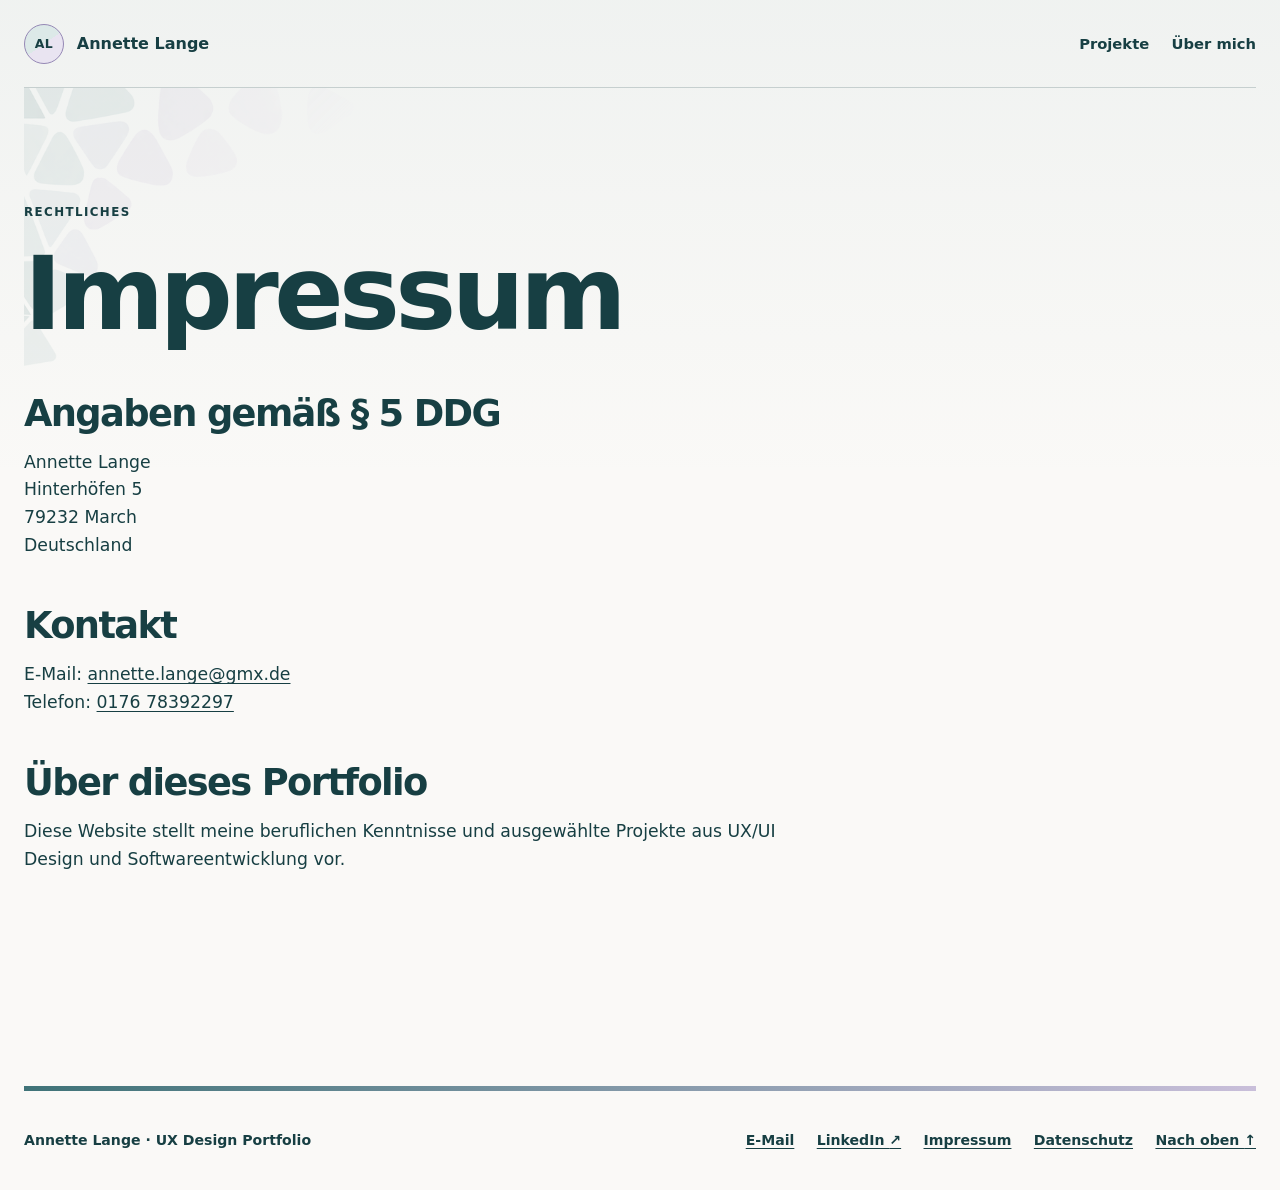
==== impressum.html @ 7c398d66 "Publish portfolio website with project pages and privacy information" ====
<!doctype html>
<html lang="de">
<head>
  <meta charset="utf-8">
  <meta name="viewport" content="width=device-width, initial-scale=1">
  <meta name="robots" content="noindex, nofollow">
  <meta name="description" content="Impressum des UX-Portfolios von Annette Lange.">
  <title>Impressum · Annette Lange</title>
  <link rel="icon" href="assets/icons/favicon.svg?v=20260819b" type="image/svg+xml">
  <link rel="stylesheet" href="styles.css">
  <link rel="stylesheet" href="design-vorschlag.css?v=20260819f">
</head>
<body class="motif-concept legal-concept">
  <a class="skip-link" href="#main">Direkt zum Inhalt</a>

  <header class="site-header">
    <a class="brand" href="index.html" aria-label="Zur Portfolio-Startseite">
      <span class="brand__mark" aria-hidden="true">AL</span>
      <span>Annette Lange</span>
    </a>
    <nav class="site-nav" aria-label="Hauptnavigation">
      <a href="index.html#projekte">Projekte</a>
      <a href="index.html#profil">Über mich</a>
    </nav>
  </header>

  <main id="main" class="legal-page section-shell">
    <header class="legal-page__header">
      <p class="eyebrow">Rechtliches</p>
      <h1>Impressum</h1>
    </header>
    <div class="legal-copy">
      <h2>Angaben gemäß § 5 DDG</h2>
      <p>Annette Lange<br>Hinterhöfen 5<br>79232 March<br>Deutschland</p>

      <h2>Kontakt</h2>
      <p>E-Mail: <a href="mailto:annette.lange@gmx.de">annette.lange@gmx.de</a><br>Telefon: <a href="tel:+4917678392297">0176 78392297</a></p>

      <h2>Über dieses Portfolio</h2>
      <p>Diese Website stellt meine beruflichen Kenntnisse und ausgewählte Projekte aus UX/UI Design und Softwareentwicklung vor.</p>
    </div>
  </main>

  <footer class="site-footer">
    <p>Annette Lange · UX Design Portfolio</p>
    <nav class="footer-links" aria-label="Weiterführende Links">
      <a href="mailto:annette.lange@gmx.de">E-Mail</a>
      <a href="https://www.linkedin.com/in/annette-lange" target="_blank" rel="noopener noreferrer">LinkedIn <span aria-hidden="true">↗</span></a>
      <a href="impressum.html" aria-current="page">Impressum</a>
      <a href="datenschutz.html">Datenschutz</a>
      <a href="#main">Nach oben <span aria-hidden="true">↑</span></a>
    </nav>
  </footer>
</body>
</html>
---- styles.css ----
:root {
  --ink: #171918;
  --muted: #656862;
  --paper: #f4f1ea;
  --white: #fffdf9;
  --line: rgba(23, 25, 24, 0.18);
  --green: #b9e86b;
  --green-deep: #407348;
  --violet: #7558d8;
  --violet-soft: #ded7ff;
  --coral: #ff775f;
  --yellow: #f6d84a;
  --max: 1240px;
  --radius: 1.25rem;
}

*,
*::before,
*::after {
  box-sizing: border-box;
}

html {
  scroll-behavior: smooth;
}

body {
  margin: 0;
  color: var(--ink);
  background: var(--paper);
  font-family: Inter, ui-sans-serif, system-ui, -apple-system, BlinkMacSystemFont, "Segoe UI", sans-serif;
  font-size: 1rem;
  line-height: 1.6;
  text-rendering: optimizeLegibility;
}

img,
svg {
  display: block;
  max-width: 100%;
}

a {
  color: inherit;
  text-decoration-thickness: 0.08em;
  text-underline-offset: 0.18em;
}

a:focus-visible,
button:focus-visible {
  outline: 3px solid var(--ink);
  outline-offset: 4px;
}

p,
h1,
h2,
h3,
figure,
blockquote {
  margin-top: 0;
}

h1,
h2,
h3 {
  line-height: 1.03;
  letter-spacing: -0.045em;
}

h1,
h2 {
  text-wrap: balance;
}

.skip-link {
  position: fixed;
  z-index: 100;
  top: 0.75rem;
  left: 0.75rem;
  padding: 0.7rem 1rem;
  color: var(--white);
  background: var(--ink);
  transform: translateY(-160%);
}

.skip-link:focus {
  transform: translateY(0);
}

.section-shell,
.site-header,
.site-footer {
  width: min(calc(100% - 3rem), var(--max));
  margin-inline: auto;
}

.site-header {
  display: flex;
  align-items: center;
  justify-content: space-between;
  min-height: 5.5rem;
  border-bottom: 1px solid var(--line);
}

.brand {
  display: inline-flex;
  gap: 0.8rem;
  align-items: center;
  font-weight: 750;
  text-decoration: none;
}

.brand__mark {
  display: grid;
  width: 2.5rem;
  height: 2.5rem;
  place-items: center;
  border: 1px solid currentColor;
  border-radius: 50%;
  font-size: 0.78rem;
  letter-spacing: 0.04em;
}

.site-nav {
  display: flex;
  flex-wrap: wrap;
  gap: 1.4rem;
  align-items: center;
  justify-content: flex-end;
  font-size: 0.92rem;
  font-weight: 700;
}

.site-nav a {
  text-decoration: none;
}

.site-nav a:hover {
  text-decoration: underline;
}

.eyebrow {
  margin-bottom: 1.2rem;
  font-size: 0.74rem;
  font-weight: 820;
  letter-spacing: 0.12em;
  text-transform: uppercase;
}

.home-hero {
  padding-block: clamp(5rem, 11vw, 10rem) clamp(5rem, 9vw, 8rem);
}

.home-hero h1 {
  max-width: 1100px;
  margin-bottom: clamp(3rem, 8vw, 6rem);
  font-size: clamp(1.7rem, 4.2vw, 4.2rem);
  font-weight: 720;
}

.home-hero__intro {
  display: grid;
  grid-template-columns: 1fr auto;
  gap: 3rem;
  align-items: end;
  max-width: 820px;
  margin-left: auto;
}

.home-hero__intro p {
  margin-bottom: 0;
  font-size: clamp(1.15rem, 2vw, 1.45rem);
}

.text-link {
  white-space: nowrap;
  font-weight: 800;
}

.projects-section {
  padding-block: 2rem 9rem;
}

.section-heading {
  max-width: 630px;
}

.section-heading--wide {
  max-width: 900px;
  margin-bottom: 4rem;
}

.section-heading h2,
.profile-section h2,
.reflection-grid h2 {
  margin-bottom: 2rem;
  font-size: clamp(2.5rem, 5vw, 5.2rem);
  font-weight: 720;
}

.project-grid {
  display: grid;
  grid-template-columns: repeat(2, minmax(0, 1fr));
  gap: 1.5rem;
  margin-top: 4rem;
}

.project-card {
  min-width: 0;
  overflow: hidden;
  border: 1px solid var(--line);
  border-radius: var(--radius);
}

.project-card--green {
  background: var(--green);
}

.project-card--violet {
  background: var(--violet-soft);
}

.project-card > a {
  display: grid;
  grid-template-rows: auto 1fr;
  height: 100%;
  text-decoration: none;
}

.project-card__media {
  position: relative;
  display: grid;
  min-height: 0;
  overflow: hidden;
  aspect-ratio: 4 / 3;
  margin: 1rem 1rem 0;
  place-items: center;
  border-radius: calc(var(--radius) - 0.35rem);
  background: var(--white);
}

.project-card__media img {
  position: absolute;
  inset: 0;
  width: 100%;
  height: 100%;
  object-fit: contain;
  object-position: top center;
}

.project-card__media--natural {
  display: block;
  aspect-ratio: auto;
}

.project-card__media--natural img {
  position: static;
  height: auto;
}

.project-card__content {
  position: relative;
  padding: 2rem 5rem 2.4rem 2rem;
}

.project-card__meta {
  margin-bottom: 0.8rem;
  font-size: 0.76rem;
  font-weight: 800;
  letter-spacing: 0.06em;
  text-transform: uppercase;
}

.project-card h3 {
  margin-bottom: 1rem;
  font-size: clamp(2.4rem, 4vw, 4.4rem);
}

.project-card__content > p:last-of-type {
  max-width: 38rem;
  margin-bottom: 0;
  font-size: 1.06rem;
}

.project-card__arrow {
  position: absolute;
  right: 2rem;
  bottom: 2rem;
  font-size: 2rem;
  line-height: 1;
}

.profile-section {
  display: grid;
  grid-template-columns: 1.2fr 0.8fr;
  gap: clamp(3rem, 8vw, 8rem);
  padding-block: 8rem 10rem;
  border-top: 1px solid var(--line);
}

.profile-section__copy {
  font-size: 1.15rem;
}

.skill-list {
  display: flex;
  flex-wrap: wrap;
  gap: 0.65rem;
  padding: 0;
  margin: 2rem 0 0;
  list-style: none;
}

.skill-list li,
.tag-row span {
  padding: 0.55rem 0.8rem;
  border: 1px solid currentColor;
  border-radius: 999px;
  font-size: 0.8rem;
  font-weight: 730;
}

.site-footer {
  display: flex;
  justify-content: space-between;
  padding-block: 2.4rem;
  border-top: 1px solid var(--line);
  font-size: 0.88rem;
  font-weight: 680;
}

.site-footer p {
  margin-bottom: 0;
}

.footer-links {
  display: flex;
  flex-wrap: wrap;
  gap: 0.8rem 1.4rem;
  justify-content: flex-end;
}

.legal-page {
  padding-block: clamp(4.5rem, 9vw, 8rem);
}

.legal-page__header,
.legal-copy {
  max-width: 48rem;
}

.legal-page h1 {
  margin-bottom: 2rem;
  font-size: clamp(3.2rem, 8vw, 6.5rem);
}

.legal-copy {
  font-size: 1.08rem;
}

.legal-copy h2 {
  margin: 3rem 0 1rem;
  font-size: clamp(1.6rem, 3vw, 2.3rem);
}

.legal-note {
  padding: 1.25rem;
  border-left: 4px solid var(--violet);
  background: var(--violet-soft);
}

/* Case studies */
.case-page {
  --case-accent: var(--green);
  --case-soft: #e6f4d1;
}

.case-page--violet {
  --case-accent: var(--violet-soft);
  --case-soft: #eeeafe;
}

.case-hero {
  display: grid;
  grid-template-columns: minmax(0, 0.82fr) minmax(0, 1.18fr);
  gap: clamp(3rem, 7vw, 7rem);
  align-items: center;
  padding-block: clamp(5rem, 9vw, 8.5rem);
}

.case-hero h1 {
  margin-bottom: 2rem;
  font-size: clamp(4rem, 8vw, 8rem);
}

.case-page--violet .case-hero h1 {
  font-size: clamp(3.8rem, 5vw, 5.2rem);
}

.case-page--tagesplaner .case-hero h1 {
  font-size: clamp(2.8rem, 4vw, 4rem);
  overflow-wrap: anywhere;
}

.case-hero__lead {
  max-width: 42rem;
  font-size: clamp(1.2rem, 2vw, 1.55rem);
  line-height: 1.5;
}

.tag-row {
  display: flex;
  flex-wrap: wrap;
  gap: 0.55rem;
  margin-top: 2.2rem;
}

.case-hero__visual {
  min-width: 0;
}

.case-hero__visual--browser {
  display: grid;
  min-height: 0;
  overflow: hidden;
  margin: 0;
  padding: 1rem;
  place-items: center;
  border: 1px solid var(--line);
  border-radius: var(--radius);
  background: var(--case-accent);
  box-shadow: 0 1.5rem 4rem rgba(23, 25, 24, 0.12);
}

.case-hero__visual--browser img {
  width: auto;
  height: auto;
  max-width: 100%;
  max-height: 42rem;
  object-fit: contain;
  object-position: top center;
  border-radius: calc(var(--radius) - 0.5rem);
}

.case-facts {
  display: grid;
  grid-template-columns: repeat(4, minmax(0, 1fr));
  border-block: 1px solid var(--line);
}

.case-facts div {
  min-width: 0;
  padding: 1.8rem 1.4rem;
  border-right: 1px solid var(--line);
}

.case-facts div:first-child {
  padding-left: 0;
}

.case-facts div:last-child {
  border-right: 0;
}

.case-facts span,
.decision-grid span,
.goal-box span,
.next-project > span {
  display: block;
  margin-bottom: 0.45rem;
  color: var(--muted);
  font-size: 0.7rem;
  font-weight: 830;
  letter-spacing: 0.09em;
  text-transform: uppercase;
}

.case-facts strong {
  display: block;
  font-size: 0.92rem;
  line-height: 1.35;
}

.content-section {
  padding-block: clamp(6rem, 11vw, 10rem);
}

.content-section--tint {
  background: var(--case-soft);
}

.content-section--ink {
  color: var(--white);
  background: var(--ink);
}

.content-section--ink .eyebrow,
.content-section--ink figcaption {
  color: rgba(255, 253, 249, 0.72);
}

.content-section--ink .process-cards {
  color: var(--ink);
}

.content-section--gallery {
  background: #ebe7df;
}

.content-section--accent {
  background: var(--case-accent);
}

.content-grid {
  display: grid;
  grid-template-columns: minmax(0, 1fr) minmax(0, 0.88fr);
  gap: clamp(3rem, 9vw, 9rem);
  align-items: start;
}

.content-grid--reverse {
  grid-template-columns: minmax(0, 0.88fr) minmax(0, 1fr);
}

.prose {
  max-width: 680px;
  font-size: clamp(1.05rem, 1.4vw, 1.22rem);
}

.prose p {
  margin-bottom: 1.4rem;
}

.goal-box {
  padding: 1.5rem;
  margin-top: 2.5rem;
  border-left: 4px solid var(--ink);
  background: rgba(255, 253, 249, 0.6);
}

.goal-box p {
  margin-bottom: 0;
  font-weight: 720;
}

.brand-showcase {
  display: grid;
  grid-template-columns: 0.75fr 1.25fr;
  gap: 1.25rem;
}

.media-frame,
.wide-screen,
.feedback-comparison figure,
.screen-story figure,
.screen-pair figure {
  overflow: hidden;
  border: 1px solid var(--line);
  border-radius: var(--radius);
  background: var(--white);
}

.media-frame {
  display: flex;
  flex-direction: column;
  min-height: 30rem;
}

.media-frame img {
  width: 100%;
  height: 100%;
  min-height: 0;
  flex: 1;
  object-fit: contain;
  padding: 2rem;
}

.media-frame--dark {
  background: #282828;
}

.media-frame--dark img {
  padding: 0;
  object-fit: contain;
}

.media-frame--dark figcaption {
  color: var(--white);
}

figcaption {
  padding: 1rem 1.1rem 1.2rem;
  font-size: 0.82rem;
  line-height: 1.45;
}

.decision-grid,
.process-cards {
  display: grid;
  grid-template-columns: repeat(3, minmax(0, 1fr));
  gap: 1px;
  margin-top: 3rem;
  border: 1px solid var(--line);
  background: var(--line);
}

.decision-grid > div,
.process-cards > div {
  padding: 2rem;
  background: var(--white);
}

.decision-grid p,
.process-cards p {
  margin-bottom: 0;
}

.number-list {
  padding: 0;
  margin: 0;
  list-style: none;
  border-top: 1px solid var(--line);
}

.number-list li {
  display: flex;
  gap: 1.4rem;
  align-items: baseline;
  padding: 1.05rem 0;
  border-bottom: 1px solid var(--line);
  font-size: clamp(1.2rem, 2vw, 1.6rem);
  font-weight: 720;
}

.number-list span {
  color: var(--muted);
  font-size: 0.72rem;
  letter-spacing: 0.08em;
}

.scribble-grid {
  display: grid;
  grid-template-columns: repeat(12, minmax(0, 1fr));
  gap: 1rem;
  align-items: start;
}

.scribble-grid figure {
  grid-column: span 7;
  margin-bottom: 0;
  color: var(--ink);
}

.scribble-grid figure:nth-child(2),
.scribble-grid figure:nth-child(3) {
  grid-column: span 5;
}

.scribble-grid img {
  width: 100%;
  height: auto;
  border: 1px solid var(--line);
  border-radius: var(--radius);
  object-fit: contain;
}

.scribble-grid figure:nth-child(2) img {
  object-position: top center;
}

.screen-story,
.screen-pair {
  display: grid;
  grid-template-columns: minmax(0, 1fr) minmax(18rem, 0.38fr);
  gap: 1.25rem;
  align-items: start;
  margin-top: 3rem;
}

.feedback-comparison {
  display: grid;
  grid-template-columns: repeat(2, minmax(0, 1fr));
  gap: 1.25rem;
  margin-top: 3rem;
}

.feedback-comparison img {
  width: 100%;
  height: auto;
}

.screen-story--balanced {
  grid-template-columns: minmax(0, 1fr) minmax(18rem, 0.52fr);
}

.screen-story__desktop img,
.screen-pair > figure:first-child img,
.wide-screen img {
  width: 100%;
  height: auto;
}

.phone-frame {
  width: 100%;
  max-width: 25rem;
  margin-inline: auto;
  padding: 0.75rem;
  border: 1px solid var(--line);
  border-radius: 2rem !important;
  background: #272a28 !important;
}

.done-preview {
  margin-top: 3rem;
}

.phone-frame img {
  width: 100%;
  height: auto;
  border-radius: 1.35rem;
}

.phone-frame figcaption {
  color: var(--white);
}

.phone-frame--compact {
  max-width: 22rem;
}

.screen-pair {
  grid-template-columns: minmax(0, 1fr) minmax(17rem, 0.35fr);
  align-items: center;
  margin-top: 1.25rem;
}

.button-row {
  display: flex;
  flex-wrap: wrap;
  gap: 0.75rem;
  margin-top: 3rem;
}

.button {
  display: inline-flex;
  gap: 1rem;
  align-items: center;
  justify-content: space-between;
  min-height: 3.4rem;
  padding: 0.8rem 1.1rem;
  border: 1px solid var(--ink);
  border-radius: 999px;
  color: var(--white);
  background: var(--ink);
  font-size: 0.9rem;
  font-weight: 760;
  text-decoration: none;
}

.button--secondary {
  color: var(--ink);
  background: transparent;
}

.reflection-grid {
  display: grid;
  grid-template-columns: minmax(0, 1fr) minmax(0, 0.85fr);
  gap: clamp(3rem, 8vw, 8rem);
}

.reflection-grid h2 {
  margin-bottom: 0;
}

.process-cards__number {
  display: inline-block;
  margin-bottom: 3rem;
  color: var(--violet);
  font-size: 0.78rem;
  font-weight: 850;
}

.process-cards h3 {
  margin-bottom: 1rem;
  font-size: 1.6rem;
}

.pull-quote {
  max-width: 950px;
  margin: 6rem 0 0 auto;
  font-family: Georgia, "Times New Roman", serif;
  font-size: clamp(2.8rem, 5vw, 5.6rem);
  line-height: 1.06;
  letter-spacing: -0.04em;
}

.pull-quote cite {
  display: block;
  margin-top: 1.4rem;
  font-family: Inter, ui-sans-serif, system-ui, sans-serif;
  font-size: 0.75rem;
  font-style: normal;
  font-weight: 760;
  letter-spacing: 0.05em;
  text-transform: uppercase;
}

.sitemap {
  position: relative;
  padding: 3rem;
  margin-bottom: 4rem;
  border: 1px solid var(--line);
  border-radius: var(--radius);
  background: var(--white);
}

.sitemap__root {
  width: max-content;
  padding: 0.8rem 1.3rem;
  margin: 0 auto 3rem;
  border-radius: 999px;
  color: var(--white);
  background: var(--ink);
  font-weight: 800;
}

.sitemap__children {
  display: grid;
  grid-template-columns: repeat(4, minmax(0, 1fr));
  gap: 0.7rem;
}

.sitemap__children span {
  padding: 1rem;
  border: 1px solid var(--line);
  border-radius: 0.75rem;
  background: var(--paper);
  font-size: 0.9rem;
  font-weight: 720;
  text-align: center;
}

.wireframe-section {
  display: grid;
  grid-template-columns: minmax(0, 0.9fr) minmax(18rem, 0.42fr);
  gap: clamp(3rem, 10vw, 10rem);
  align-items: center;
}

.phone-frame--wireframe {
  max-width: 23rem;
}

.palette {
  display: grid;
  gap: 0.65rem;
}

.palette span {
  display: flex;
  gap: 1rem;
  align-items: center;
  min-height: 4.2rem;
  padding: 0.8rem 1rem 0.8rem 5.3rem;
  border: 1px solid var(--line);
  border-radius: 0.75rem;
  background: linear-gradient(90deg, var(--swatch) 0 4rem, var(--white) 4rem);
  font-family: ui-monospace, SFMono-Regular, Menlo, monospace;
  font-size: 0.78rem;
}

.palette b {
  min-width: 9rem;
  font-family: Inter, ui-sans-serif, system-ui, sans-serif;
  font-size: 0.9rem;
}

.wide-screen {
  margin-bottom: 1.25rem;
}

.evaluation-list {
  border-top: 1px solid var(--line);
}

.evaluation-list > div {
  display: grid;
  grid-template-columns: 10rem 1fr;
  gap: 2rem;
  padding-block: 1.4rem;
  border-bottom: 1px solid var(--line);
}

.evaluation-list span {
  width: max-content;
  height: max-content;
  padding: 0.35rem 0.65rem;
  border: 1px solid currentColor;
  border-radius: 999px;
  font-size: 0.7rem;
  font-weight: 820;
  text-transform: uppercase;
}

.evaluation-list p {
  margin-bottom: 0;
  font-size: 1.12rem;
}

.next-project {
  display: flex;
  align-items: end;
  justify-content: space-between;
  padding-block: clamp(5rem, 10vw, 9rem);
}

.next-project a {
  font-size: clamp(2.5rem, 6vw, 6rem);
  font-weight: 750;
  letter-spacing: -0.05em;
  line-height: 1;
  text-decoration: none;
}

@media (max-width: 900px) {
  .project-grid,
  .profile-section,
  .case-hero,
  .content-grid,
  .content-grid--reverse,
  .reflection-grid,
  .wireframe-section,
  .brand-showcase,
  .feedback-comparison {
    grid-template-columns: 1fr;
  }

  .case-hero__copy {
    max-width: 740px;
  }

  .case-facts {
    grid-template-columns: repeat(2, minmax(0, 1fr));
  }

  .case-facts div:nth-child(2) {
    border-right: 0;
  }

  .case-facts div:nth-child(-n + 2) {
    border-bottom: 1px solid var(--line);
  }

  .case-facts div:nth-child(3) {
    padding-left: 0;
  }

  .decision-grid,
  .process-cards {
    grid-template-columns: 1fr;
  }

  .sitemap__children {
    grid-template-columns: repeat(2, minmax(0, 1fr));
  }

  .wireframe-section .section-heading {
    max-width: 760px;
  }
}

@media (max-width: 650px) {
  .section-shell,
  .site-header,
  .site-footer {
    width: min(calc(100% - 1.5rem), var(--max));
  }

  .site-header {
    align-items: flex-start;
    padding-block: 1rem;
  }

  .brand > span:last-child {
    display: none;
  }

  .site-nav {
    gap: 0.85rem;
    padding-top: 0.6rem;
    font-size: 0.78rem;
  }

  .home-hero h1 {
    font-size: clamp(2.52rem, 12.8vw, 4rem);
  }

  .home-hero__intro {
    grid-template-columns: 1fr;
    gap: 1.5rem;
  }

  .project-card__content {
    padding: 1.5rem 3.5rem 1.7rem 1.5rem;
  }

  .project-card__arrow {
    right: 1.4rem;
    bottom: 1.6rem;
  }

  .projects-section {
    padding-bottom: 6rem;
  }

  .profile-section {
    padding-block: 6rem;
  }

  .site-footer {
    gap: 1rem;
    align-items: flex-start;
    flex-direction: column;
  }

  .site-footer p {
    max-width: 12rem;
  }

  .footer-links {
    justify-content: flex-start;
  }

  .case-hero {
    padding-block: 4.5rem;
  }

  .case-hero h1 {
    font-size: clamp(3.5rem, 18vw, 5.4rem);
  }

  .case-page--violet .case-hero h1 {
    font-size: clamp(3rem, 13vw, 4rem);
  }

  .case-page--tagesplaner .case-hero h1 {
    font-size: clamp(2.25rem, 9vw, 3rem);
  }

  .case-hero__visual--browser {
    padding: 0.6rem;
  }

  .case-hero__visual--browser img {
    max-height: 28rem;
  }

  .case-facts {
    grid-template-columns: 1fr;
  }

  .case-facts div,
  .case-facts div:nth-child(3) {
    padding: 1.2rem 0;
    border-right: 0;
    border-bottom: 1px solid var(--line);
  }

  .case-facts div:last-child {
    border-bottom: 0;
  }

  .section-heading--wide {
    margin-bottom: 2.5rem;
  }

  .content-section {
    padding-block: 5.5rem;
  }

  .scribble-grid {
    grid-template-columns: 1fr;
  }

  .scribble-grid figure,
  .scribble-grid figure:nth-child(2),
  .scribble-grid figure:nth-child(3) {
    grid-column: auto;
  }

  .screen-story,
  .screen-story--balanced,
  .screen-pair {
    grid-template-columns: 1fr;
  }

  .phone-frame {
    max-width: min(21rem, 100%);
  }

  .sitemap {
    padding: 1.2rem;
  }

  .sitemap__children {
    grid-template-columns: 1fr;
  }

  .palette span {
    display: grid;
    gap: 0;
    padding-left: 5rem;
  }

  .palette b {
    min-width: 0;
  }

  .evaluation-list > div {
    grid-template-columns: 1fr;
    gap: 1rem;
  }

  .next-project {
    display: block;
  }

  .next-project > span {
    margin-bottom: 1rem;
  }
}

@media (prefers-reduced-motion: reduce) {
  html {
    scroll-behavior: auto;
  }

  *,
  *::before,
  *::after {
    transition-duration: 0.01ms !important;
    animation-duration: 0.01ms !important;
    animation-iteration-count: 1 !important;
  }
}
---- design-vorschlag.css ----
.motif-concept {
  --ink: #173f43;
  --muted: #52767a;
  --paper: #faf9f7;
  --white: #ffffff;
  --line: rgba(23, 63, 67, 0.2);
  --green: #dce9e8;
  --violet-soft: #e9e4f1;
  --violet: #756895;
  --blue-soft: #e1e8f3;
  background:
    linear-gradient(180deg, rgba(120, 161, 164, 0.08), transparent 30rem),
    var(--paper);
}

.motif-concept .brand__mark {
  border-color: #9588b5;
  background: linear-gradient(145deg, #dce9e8 0 50%, #e9e4f1 50% 100%);
}

.motif-concept main {
  overflow: clip;
}

.motif-hero {
  position: relative;
  display: flex;
  align-items: flex-start;
  min-height: 0;
  isolation: isolate;
  padding-block: clamp(10rem, 22vw, 23rem) clamp(2.25rem, 3vw, 3.5rem);
}

.motif-hero__visual {
  position: absolute;
  z-index: -1;
  top: -4.5rem;
  left: calc(50% - 50vw);
  width: min(64vw, 58rem);
  pointer-events: none;
}

.motif-hero__visual img {
  width: 100%;
  height: auto;
}

.motif-hero__copy {
  position: relative;
  width: min(65%, 46rem);
  margin-inline: auto;
  padding-inline: clamp(1.5rem, 3vw, 2.5rem);
}

.motif-hero h1 {
  margin-bottom: 2rem;
  font-size: clamp(3rem, 4.4vw, 4.5rem);
  font-weight: 720;
}

.motif-hero__copy > p:not(.eyebrow) {
  max-width: 39rem;
  margin-bottom: 2rem;
  color: #355f63;
  font-size: clamp(1.05rem, 1.5vw, 1.25rem);
}

.motif-button {
  display: inline-flex;
  gap: 0.65rem;
  align-items: center;
  padding: 0.8rem 1.1rem;
  border: 1px solid #173f43;
  border-radius: 999px;
  font-weight: 780;
  text-decoration: none;
}

.motif-button:hover {
  color: #fff;
  background: #173f43;
}

.motif-heading {
  position: relative;
  max-width: 48rem;
  padding-top: 2rem;
}

.motif-heading::before {
  position: absolute;
  top: 0;
  left: 0;
  width: min(16rem, 70%);
  height: 0.35rem;
  border-radius: 999px;
  background: linear-gradient(90deg, #3f7378, #c9bfda);
  content: "";
}

.motif-concept .project-card {
  position: relative;
  border-color: rgba(23, 63, 67, 0.24);
  box-shadow: 0 1.2rem 3rem rgba(23, 63, 67, 0.08);
}

.motif-concept .project-card--green {
  background: #dce9e8;
}

.motif-concept .project-card--violet {
  background: #e9e4f1;
}

.motif-concept .project-card--blue {
  background: var(--blue-soft);
}

.motif-concept .project-card__content {
  z-index: 1;
}

.motif-concept .project-card__meta {
  color: #3f7378;
}

.motif-profile {
  position: relative;
  overflow: hidden;
  padding-inline: clamp(1.5rem, 4vw, 4rem);
  border: 1px solid rgba(23, 63, 67, 0.18);
  border-radius: 1.5rem;
  background:
    linear-gradient(120deg, rgba(120, 161, 164, 0.13), rgba(201, 191, 218, 0.2)),
    #fff;
}

.motif-profile::after {
  position: absolute;
  right: -7rem;
  bottom: -7rem;
  width: 24rem;
  aspect-ratio: 3 / 2;
  background: url("output/design/annette_dreiecksmotiv_geschlossen.svg") left top / contain no-repeat;
  content: "";
  opacity: 0.12;
  pointer-events: none;
  transform: scaleX(-1) rotate(-8deg);
}

.motif-concept .skill-list li {
  background: rgba(255, 255, 255, 0.58);
}

.motif-concept .site-footer {
  margin-top: 5rem;
  border-top: 0.35rem solid transparent;
  border-image: linear-gradient(90deg, #3f7378, #c9bfda) 1;
}

/* Gemeinsame Gestaltung der Unterseiten */
.motif-concept.case-page {
  --case-soft: #edf4f3;
}

.motif-concept.case-page--violet {
  --case-soft: #f1eef6;
}

.motif-concept.case-page--tagesplaner {
  --case-accent: var(--blue-soft);
  --case-soft: #f0f3f8;
}

.case-page--tagesplaner .content-section--gallery {
  background: var(--case-accent);
}

.motif-concept.case-page .case-hero {
  position: relative;
  overflow: hidden;
  isolation: isolate;
  margin-top: clamp(1rem, 2vw, 2rem);
  padding-inline: clamp(1.5rem, 4vw, 4rem);
  border: 1px solid rgba(23, 63, 67, 0.18);
  border-radius: 1.5rem;
  background: rgba(255, 255, 255, 0.78);
}

.motif-concept.case-page .case-hero::before,
.motif-concept.legal-concept .legal-page::before {
  position: absolute;
  z-index: -1;
  top: -5rem;
  left: -9rem;
  width: min(42vw, 34rem);
  aspect-ratio: 1514 / 1039;
  background: url("output/design/annette_dreiecksmotiv_geschlossen.svg") left top / contain no-repeat;
  content: "";
  opacity: 0.12;
  pointer-events: none;
}

.motif-concept.case-page .case-facts {
  grid-template-columns: repeat(5, minmax(0, 1fr));
  grid-column: 1 / -1;
  width: 100%;
  margin-top: 0;
  background: rgba(255, 255, 255, 0.52);
}

.motif-concept.case-page .case-hero {
  padding-block: clamp(2.75rem, 4vw, 4rem);
}

.motif-concept.case-page .case-hero__visual--browser img {
  max-height: 34rem;
}

.motif-concept.case-page .content-section {
  padding-block: clamp(4.5rem, 7vw, 6.5rem);
}

.motif-concept.case-page .section-heading--wide {
  margin-bottom: 3rem;
}

.motif-concept.case-page .pull-quote {
  margin-top: 4rem;
}

.motif-concept.case-page .next-project {
  padding-block: clamp(4rem, 7vw, 6rem);
}

.motif-concept.case-page .content-section .section-heading {
  position: relative;
  padding-top: 1.6rem;
}

.motif-concept.case-page .content-section .section-heading::before {
  position: absolute;
  top: 0;
  left: 0;
  width: min(12rem, 55%);
  height: 0.3rem;
  border-radius: 999px;
  background: linear-gradient(90deg, #3f7378, #c9bfda);
  content: "";
}

.motif-concept.case-page .decision-grid,
.motif-concept.case-page .process-cards,
.motif-concept.case-page .sitemap {
  overflow: hidden;
  border-color: rgba(23, 63, 67, 0.2);
  border-radius: 1rem;
  box-shadow: 0 1rem 2.5rem rgba(23, 63, 67, 0.06);
}

.motif-concept.case-page .content-section--decision {
  background: rgba(255, 255, 255, 0.55);
}

.decision-chain {
  border-top: 1px solid var(--line);
}

.decision-chain article {
  display: grid;
  grid-template-columns: repeat(3, minmax(0, 1fr));
  border-bottom: 1px solid var(--line);
}

.decision-chain article > div {
  padding: 1.5rem;
  border-right: 1px solid var(--line);
}

.decision-chain article > div:first-child {
  padding-left: 0;
}

.decision-chain article > div:last-child {
  border-right: 0;
}

.decision-chain span {
  display: block;
  margin-bottom: 0.55rem;
  color: var(--muted);
  font-size: 0.7rem;
  font-weight: 830;
  letter-spacing: 0.09em;
  text-transform: uppercase;
}

.decision-chain p {
  margin: 0;
  font-size: 1.05rem;
}

.motif-concept.case-page .next-project a:hover,
.motif-concept.case-page .site-nav a:hover,
.motif-concept.legal-concept .site-nav a:hover {
  color: #756895;
}

.motif-concept.legal-concept .legal-page {
  position: relative;
  isolation: isolate;
}

.motif-concept.legal-concept .legal-note {
  border-left-color: #756895;
  background: #e9e4f1;
}

@media (max-width: 900px) {
  .motif-hero {
    padding-top: clamp(11rem, 27vw, 15rem);
  }

  .motif-hero__visual {
    top: -3rem;
    width: min(74vw, 46rem);
  }

  .motif-hero__copy {
    width: 72%;
  }

  .motif-concept.case-page .case-facts {
    grid-template-columns: repeat(2, minmax(0, 1fr));
  }

  .motif-concept.case-page .case-facts div:nth-child(3),
  .motif-concept.case-page .case-facts div:nth-child(4) {
    border-bottom: 1px solid var(--line);
  }

  .motif-concept.case-page .case-facts div:nth-child(4) {
    border-right: 0;
  }

  .motif-concept.case-page .case-facts div:last-child {
    grid-column: 1 / -1;
    padding-left: 0;
  }
}

@media (max-width: 650px) {
  .motif-hero {
    align-items: flex-start;
    min-height: 0;
    padding-block: min(72vw, 22rem) 2rem;
  }

  .motif-hero__visual {
    top: 0;
    width: min(100vw, 32rem);
  }

  .motif-hero__copy {
    width: 100%;
    max-width: 36rem;
    margin-inline: 0;
    padding-inline: 0.75rem;
  }

  .motif-hero h1 {
    margin-bottom: 1.5rem;
    font-size: clamp(2.3rem, 9.5vw, 3rem);
  }

  .motif-hero .eyebrow {
    margin-bottom: 0.9rem;
  }

  .motif-hero__copy > p:not(.eyebrow) {
    margin-bottom: 1.5rem;
    font-size: 1rem;
  }

  .motif-profile {
    width: min(calc(100% - 1.5rem), var(--max));
    padding-inline: 1.5rem;
  }

  .motif-concept.case-page .case-hero {
    padding-block: 2.75rem;
    padding-inline: 1.25rem;
  }

  .motif-concept.case-page .case-hero__copy {
    order: 1;
  }

  .motif-concept.case-page .case-facts {
    order: 2;
  }

  .motif-concept.case-page .case-hero__visual {
    order: 3;
  }

  .motif-concept.case-page .case-hero__visual--browser img {
    max-height: 22rem;
  }

  .motif-concept.case-page .case-facts {
    grid-template-columns: 1fr;
  }

  .motif-concept.case-page .case-facts div:last-child {
    grid-column: auto;
  }

  .motif-concept.case-page .content-section {
    padding-block: 4rem;
  }

  .decision-chain article {
    grid-template-columns: 1fr;
  }

  .decision-chain article > div,
  .decision-chain article > div:first-child {
    padding: 1.2rem 0;
    border-right: 0;
    border-bottom: 1px solid var(--line);
  }

  .decision-chain article > div:last-child {
    border-bottom: 0;
  }

  .motif-concept.case-page .case-hero::before,
  .motif-concept.legal-concept .legal-page::before {
    top: -1rem;
    left: -7rem;
    width: 28rem;
    opacity: 0.09;
  }
}
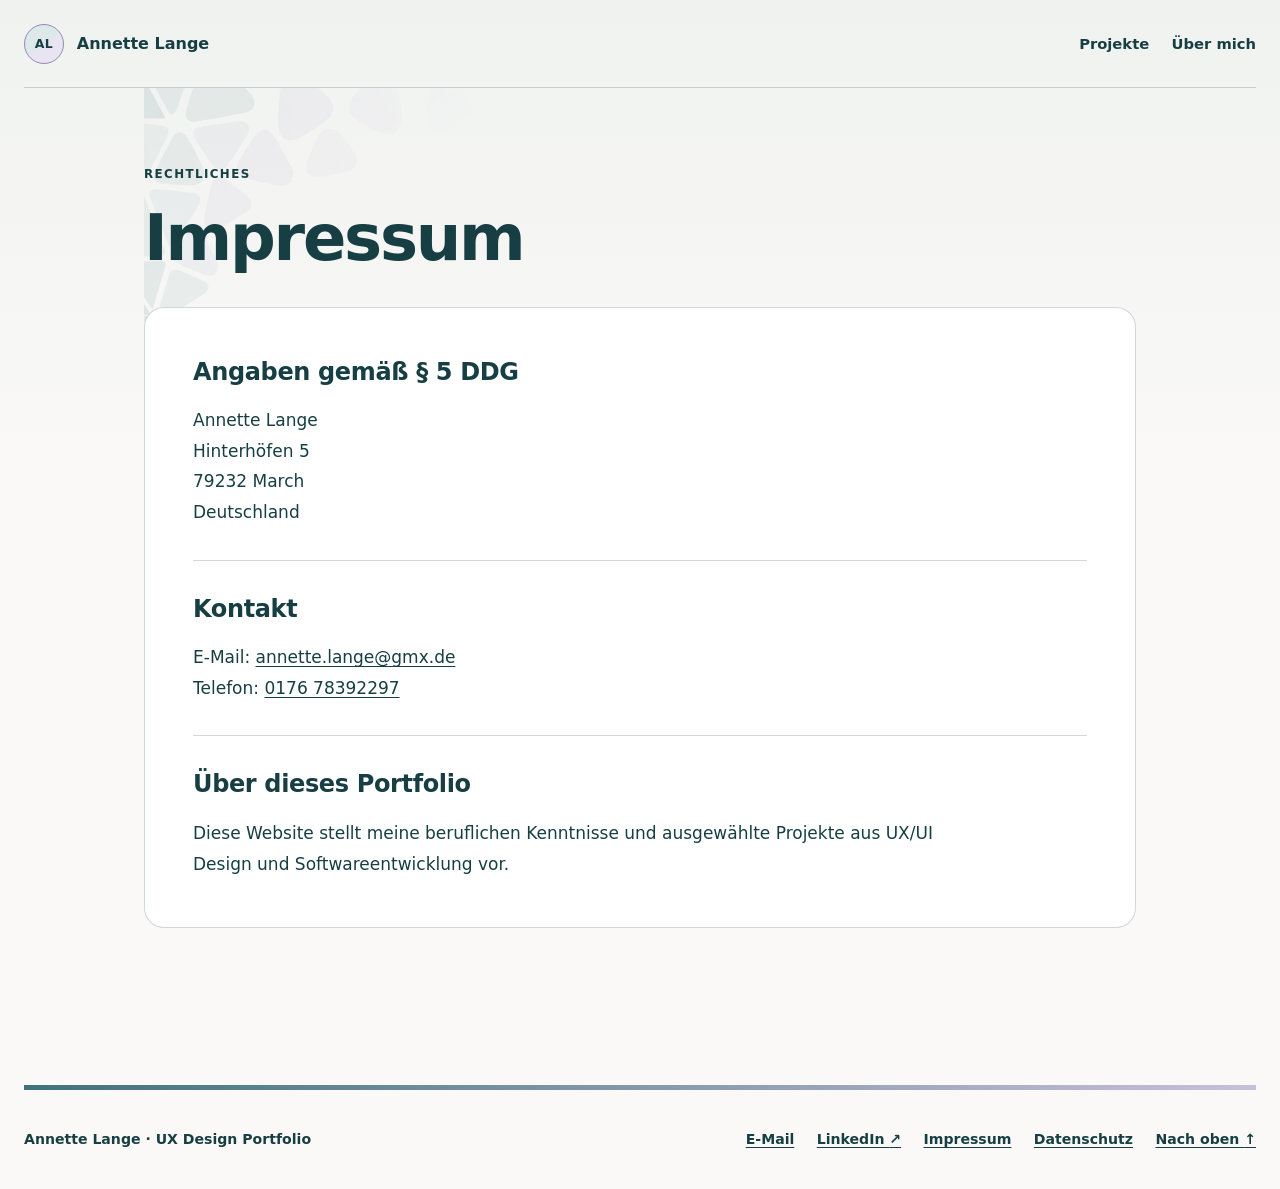
==== commit cf6563e9: "Improve readability and navigation of legal pages" ====
--- a/impressum.html
+++ b/impressum.html
@@ -7,7 +7,7 @@
   <meta name="description" content="Impressum des UX-Portfolios von Annette Lange.">
   <title>Impressum · Annette Lange</title>
   <link rel="icon" href="assets/icons/favicon.svg?v=20260819b" type="image/svg+xml">
-  <link rel="stylesheet" href="styles.css">
+  <link rel="stylesheet" href="styles.css?v=20261103-legal">
   <link rel="stylesheet" href="design-vorschlag.css?v=20260819f">
 </head>
 <body class="motif-concept legal-concept">
--- a/styles.css
+++ b/styles.css
@@ -342,26 +342,111 @@
 }
 
 .legal-page {
-  padding-block: clamp(4.5rem, 9vw, 8rem);
-}
-
-.legal-page__header,
+  max-width: 62rem;
+  padding-block: clamp(2.5rem, 6vw, 5rem);
+}
+
+.legal-page__header {
+  margin-bottom: 2rem;
+}
+
+.legal-page h1 {
+  margin-bottom: 1rem;
+  font-size: clamp(2.5rem, 6vw, 4rem);
+  line-height: 1.12;
+  letter-spacing: -0.035em;
+  text-align: left;
+}
+
+.legal-meta {
+  margin: 0;
+  color: var(--muted);
+  font-size: 0.95rem;
+}
+
+.legal-toc {
+  margin-bottom: 1.5rem;
+  padding: clamp(1.25rem, 3vw, 2rem);
+  border: 1px solid var(--line);
+  border-radius: var(--radius);
+  background: var(--violet-soft);
+}
+
+.legal-toc h2 {
+  margin-bottom: 1rem;
+  font-size: 1rem;
+  line-height: 1.4;
+  letter-spacing: 0;
+}
+
+.legal-toc ul {
+  display: flex;
+  flex-wrap: wrap;
+  gap: 0.6rem;
+  margin: 0;
+  padding: 0;
+  list-style: none;
+}
+
+.legal-toc a {
+  display: block;
+  padding: 0.55rem 0.85rem;
+  border: 1px solid var(--line);
+  border-radius: 0.6rem;
+  background: var(--white);
+  font-size: 0.9rem;
+  line-height: 1.5;
+  font-weight: 600;
+  text-decoration: none;
+}
+
+.legal-toc a:hover {
+  text-decoration: underline;
+}
+
 .legal-copy {
-  max-width: 48rem;
-}
-
-.legal-page h1 {
-  margin-bottom: 2rem;
-  font-size: clamp(3.2rem, 8vw, 6.5rem);
-}
-
-.legal-copy {
-  font-size: 1.08rem;
+  padding: clamp(1.25rem, 4vw, 3rem);
+  border: 1px solid var(--line);
+  border-radius: var(--radius);
+  background: var(--white);
+  font-size: 1.0625rem;
+  line-height: 1.8;
+  overflow-wrap: anywhere;
 }
 
 .legal-copy h2 {
-  margin: 3rem 0 1rem;
-  font-size: clamp(1.6rem, 3vw, 2.3rem);
+  margin: 2rem 0 1rem;
+  padding-top: 2rem;
+  border-top: 1px solid var(--line);
+  font-size: clamp(1.2rem, 2.5vw, 1.5rem);
+  line-height: 1.4;
+  letter-spacing: -0.015em;
+  text-wrap: initial;
+  scroll-margin-top: 1.5rem;
+}
+
+.legal-copy h2:first-child {
+  margin-top: 0;
+  padding-top: 0;
+  border-top: 0;
+}
+
+.legal-copy p,
+.legal-copy ul {
+  max-width: 70ch;
+  margin-bottom: 1.25rem;
+}
+
+.legal-copy > :last-child {
+  margin-bottom: 0;
+}
+
+.legal-copy ul {
+  padding-left: 1.3rem;
+}
+
+.legal-copy li + li {
+  margin-top: 0.5rem;
 }
 
 .legal-note {
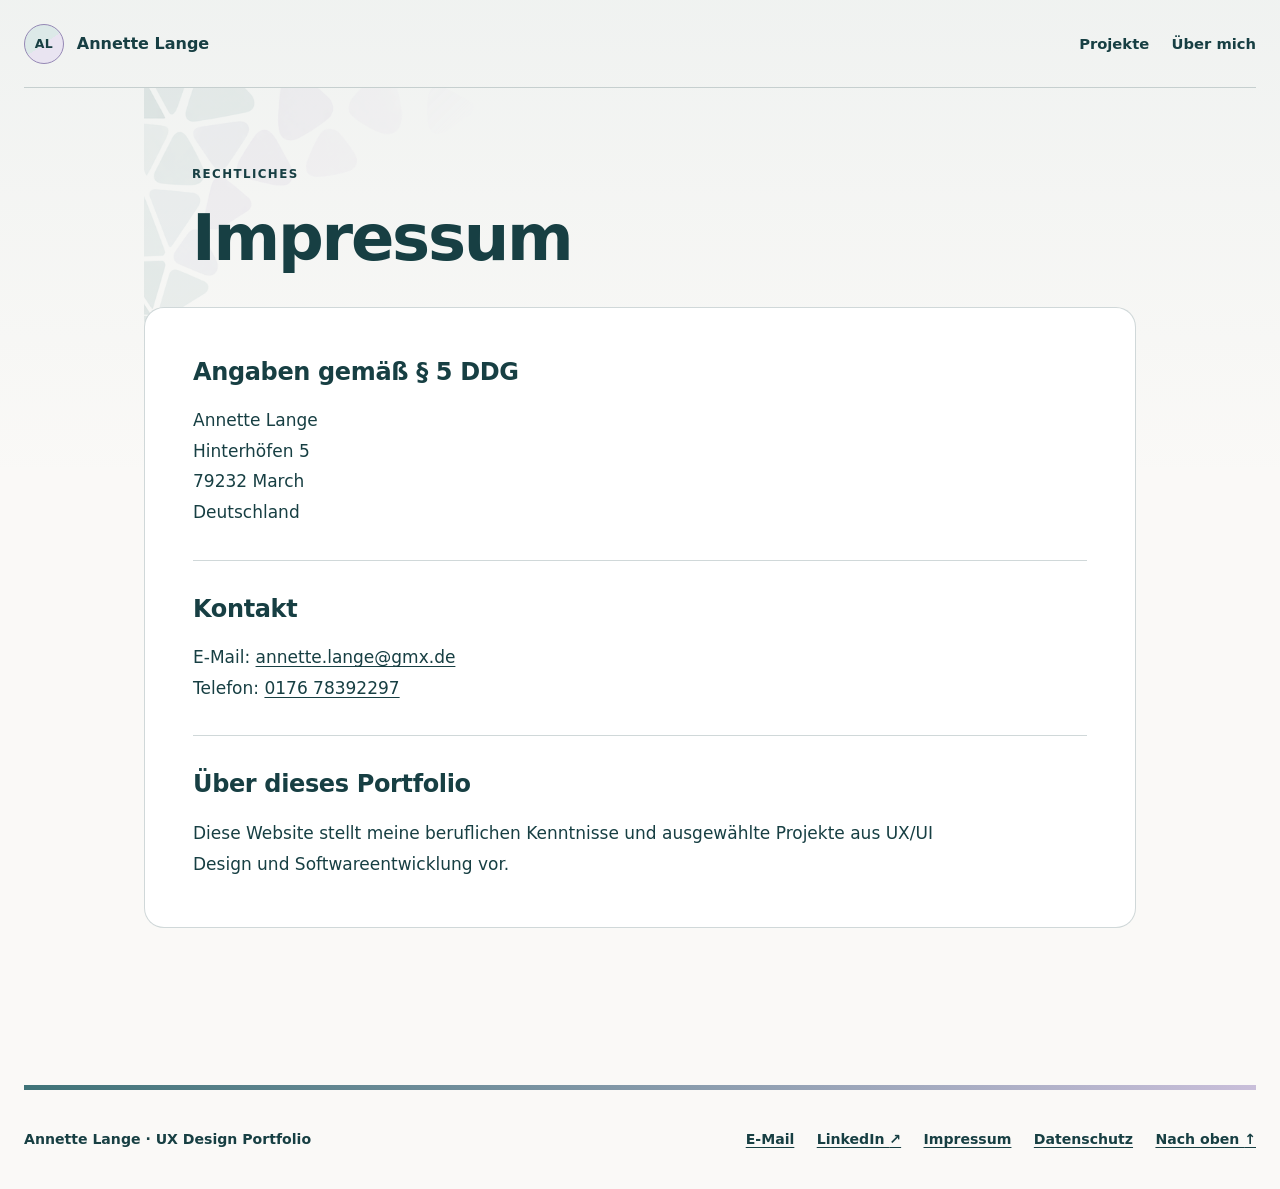
==== commit c54b50bb: "Align legal page headings with inset content" ====
--- a/impressum.html
+++ b/impressum.html
@@ -7,7 +7,7 @@
   <meta name="description" content="Impressum des UX-Portfolios von Annette Lange.">
   <title>Impressum · Annette Lange</title>
   <link rel="icon" href="assets/icons/favicon.svg?v=20260819b" type="image/svg+xml">
-  <link rel="stylesheet" href="styles.css?v=20261103-legal">
+  <link rel="stylesheet" href="styles.css?v=20261103-legal2">
   <link rel="stylesheet" href="design-vorschlag.css?v=20260819f">
 </head>
 <body class="motif-concept legal-concept">
--- a/styles.css
+++ b/styles.css
@@ -348,6 +348,7 @@
 
 .legal-page__header {
   margin-bottom: 2rem;
+  padding-inline: clamp(1.25rem, 4vw, 3rem);
 }
 
 .legal-page h1 {
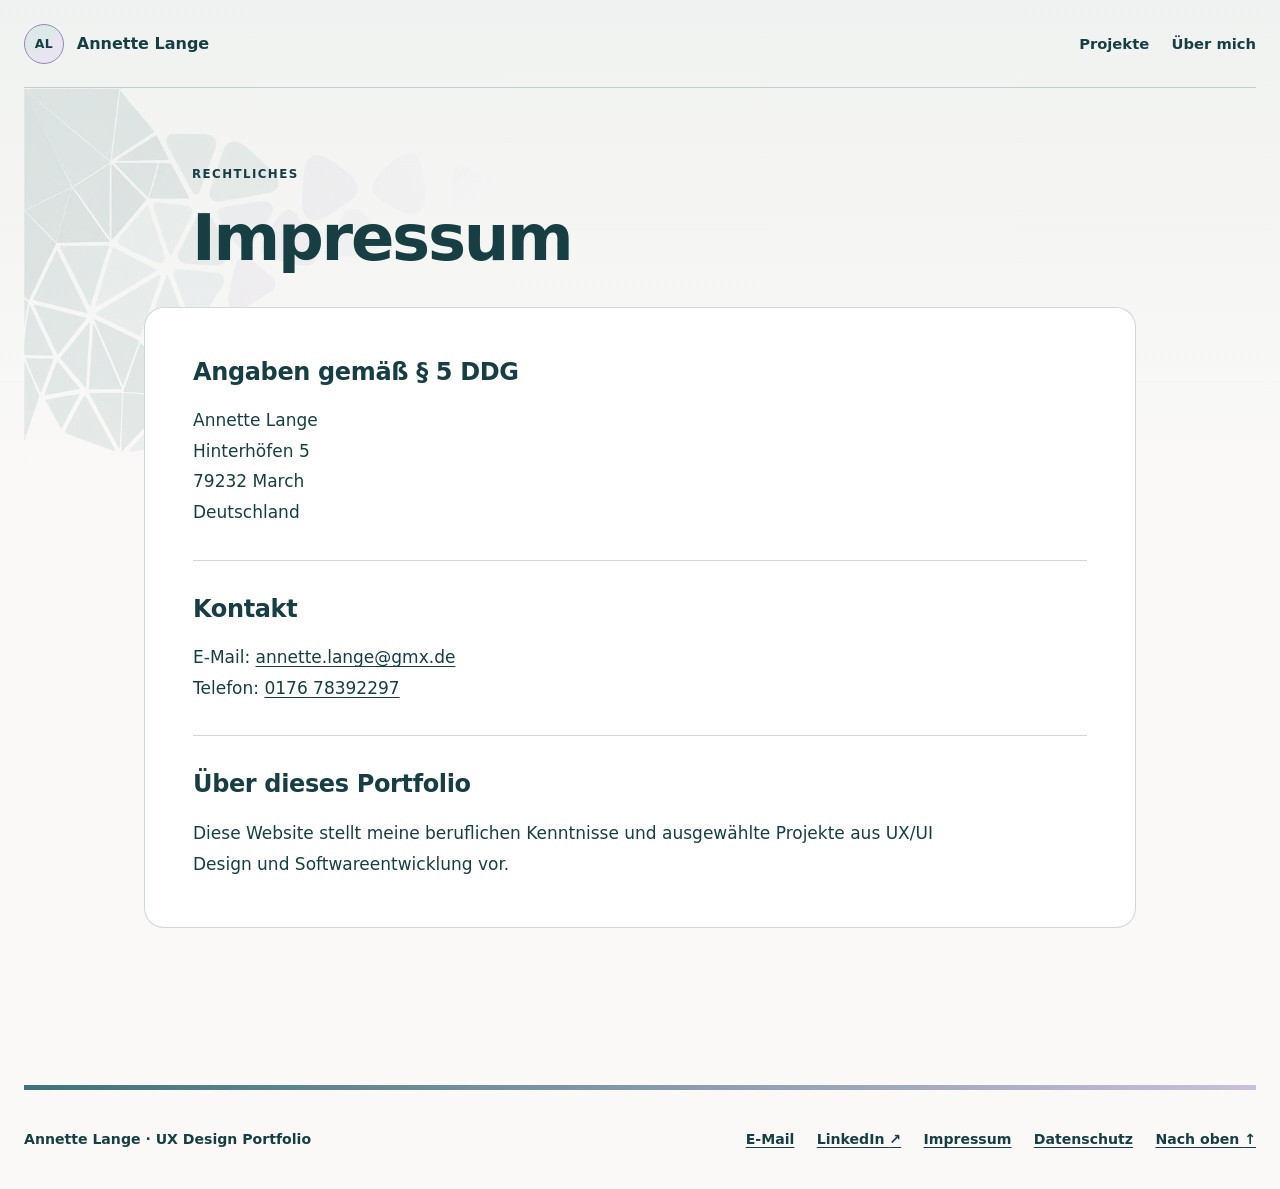
==== commit fefc78e5: "Align legal background motif with header logo" ====
--- a/impressum.html
+++ b/impressum.html
@@ -7,8 +7,8 @@
   <meta name="description" content="Impressum des UX-Portfolios von Annette Lange.">
   <title>Impressum · Annette Lange</title>
   <link rel="icon" href="assets/icons/favicon.svg?v=20260819b" type="image/svg+xml">
-  <link rel="stylesheet" href="styles.css?v=20261103-legal2">
-  <link rel="stylesheet" href="design-vorschlag.css?v=20260819f">
+  <link rel="stylesheet" href="styles.css?v=20261103-legal3">
+  <link rel="stylesheet" href="design-vorschlag.css?v=20261103-legal3">
 </head>
 <body class="motif-concept legal-concept">
   <a class="skip-link" href="#main">Direkt zum Inhalt</a>
--- a/styles.css
+++ b/styles.css
@@ -342,8 +342,14 @@
 }
 
 .legal-page {
+  padding-block: clamp(2.5rem, 6vw, 5rem);
+}
+
+.legal-page__header,
+.legal-toc,
+.legal-copy {
   max-width: 62rem;
-  padding-block: clamp(2.5rem, 6vw, 5rem);
+  margin-inline: auto;
 }
 
 .legal-page__header {
--- a/design-vorschlag.css
+++ b/design-vorschlag.css
@@ -311,6 +311,11 @@
   isolation: isolate;
 }
 
+.motif-concept.legal-concept .legal-page::before {
+  top: 0;
+  left: 0;
+}
+
 .motif-concept.legal-concept .legal-note {
   border-left-color: #756895;
   background: #e9e4f1;
@@ -435,11 +440,15 @@
     border-bottom: 0;
   }
 
-  .motif-concept.case-page .case-hero::before,
-  .motif-concept.legal-concept .legal-page::before {
+  .motif-concept.case-page .case-hero::before {
     top: -1rem;
     left: -7rem;
     width: 28rem;
     opacity: 0.09;
   }
-}
+
+  .motif-concept.legal-concept .legal-page::before {
+    width: min(28rem, 100%);
+    opacity: 0.09;
+  }
+}
